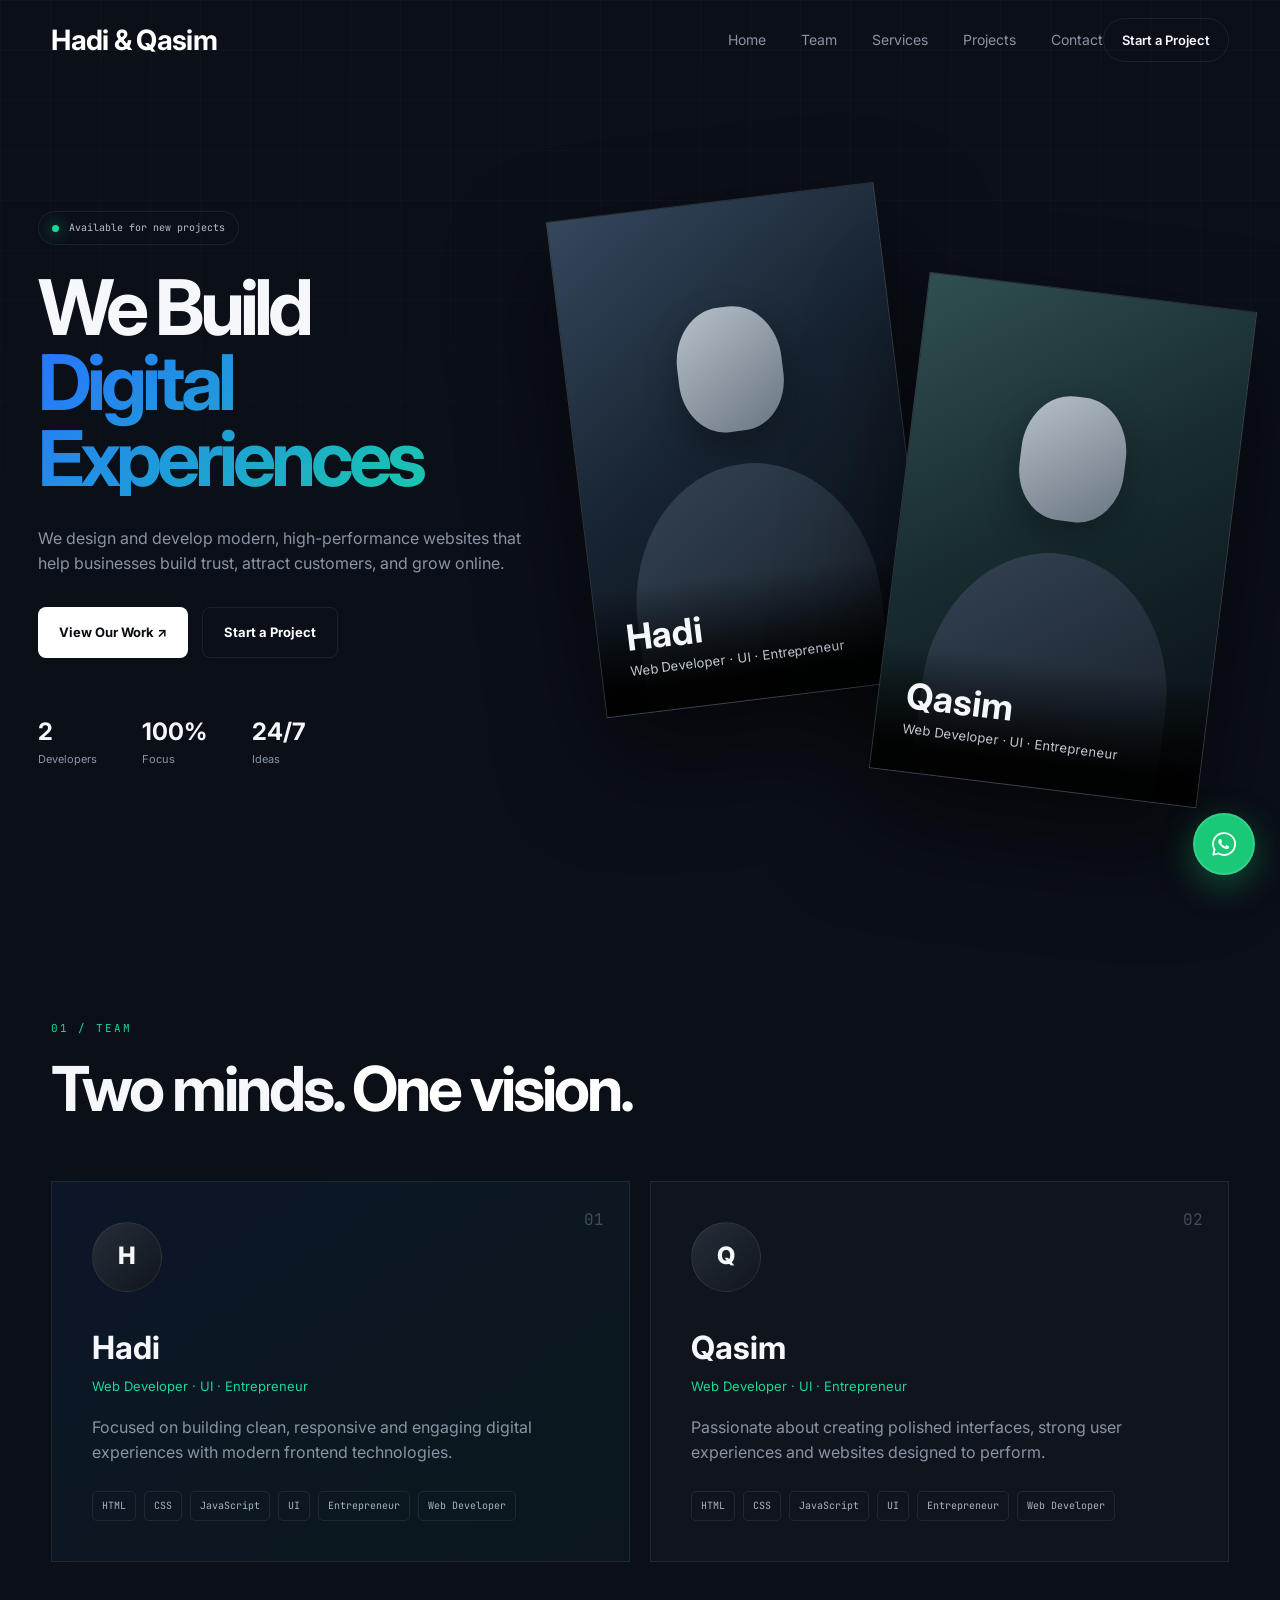
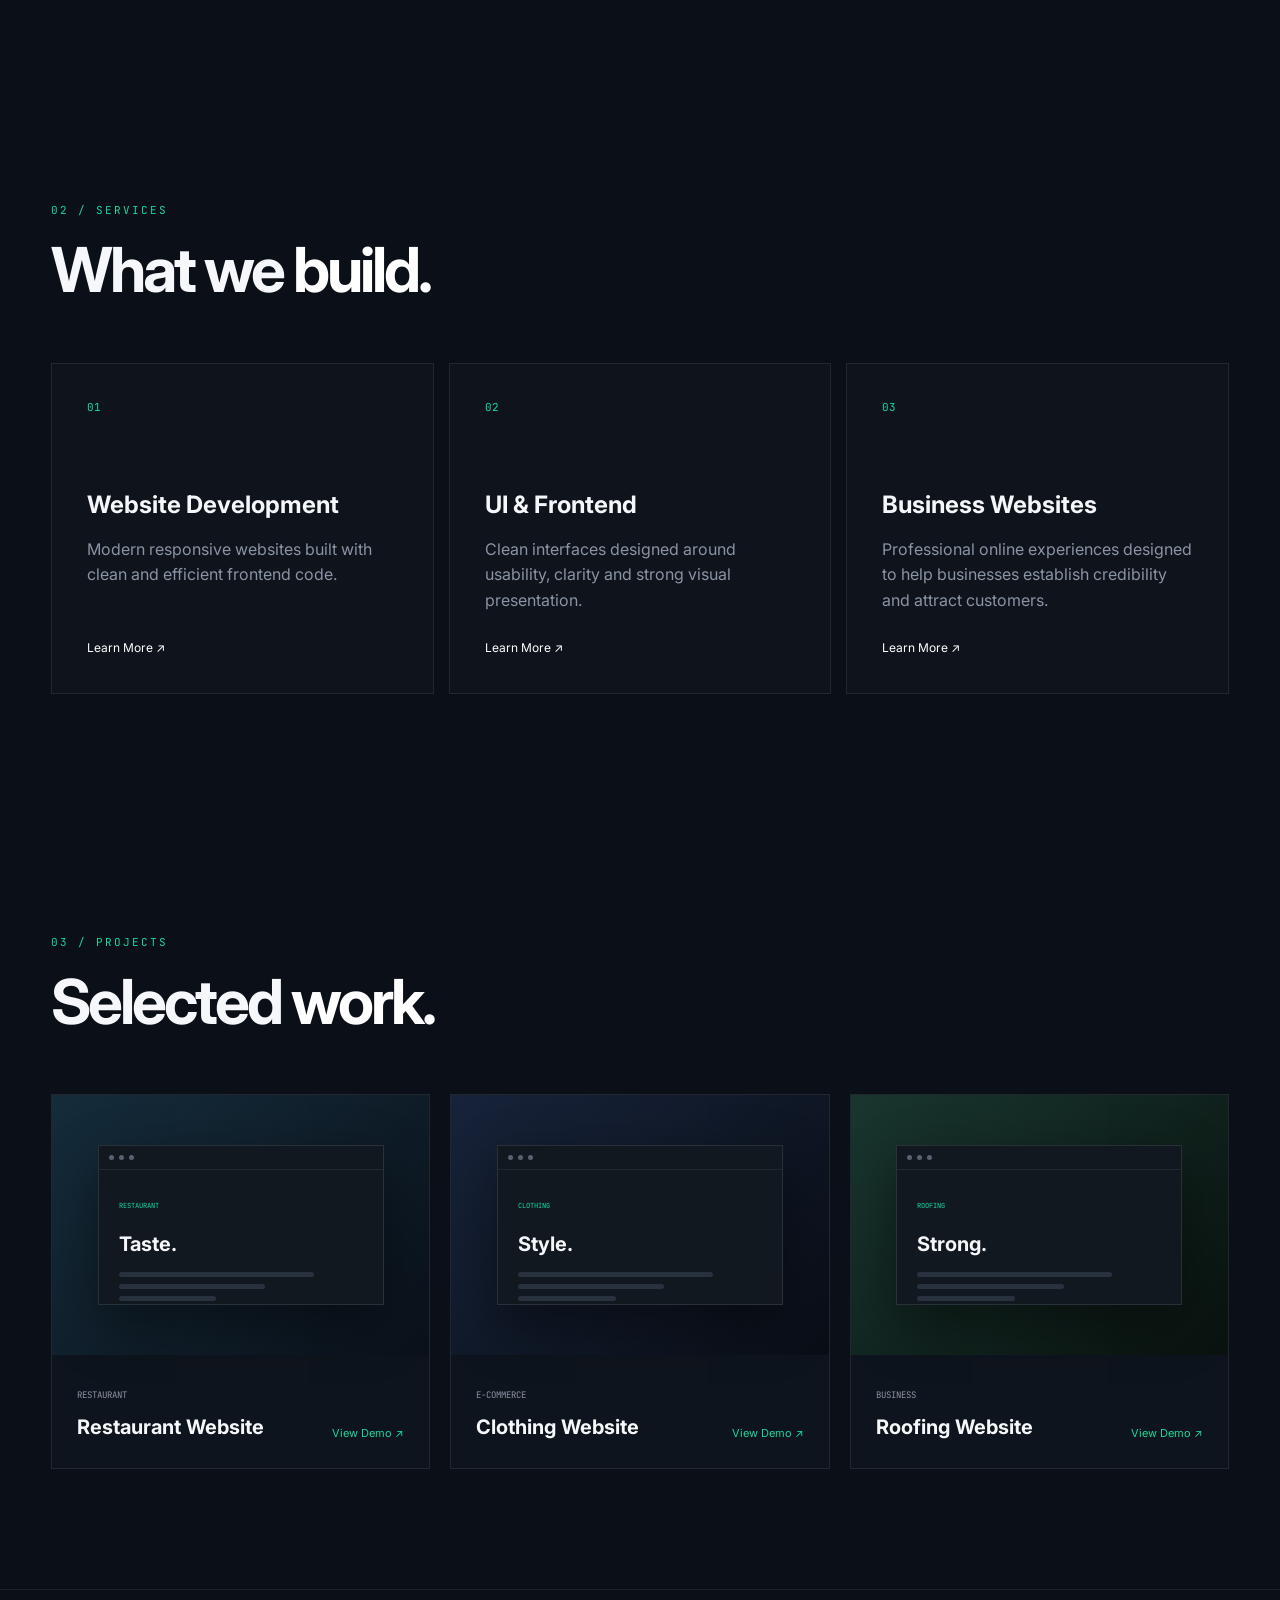
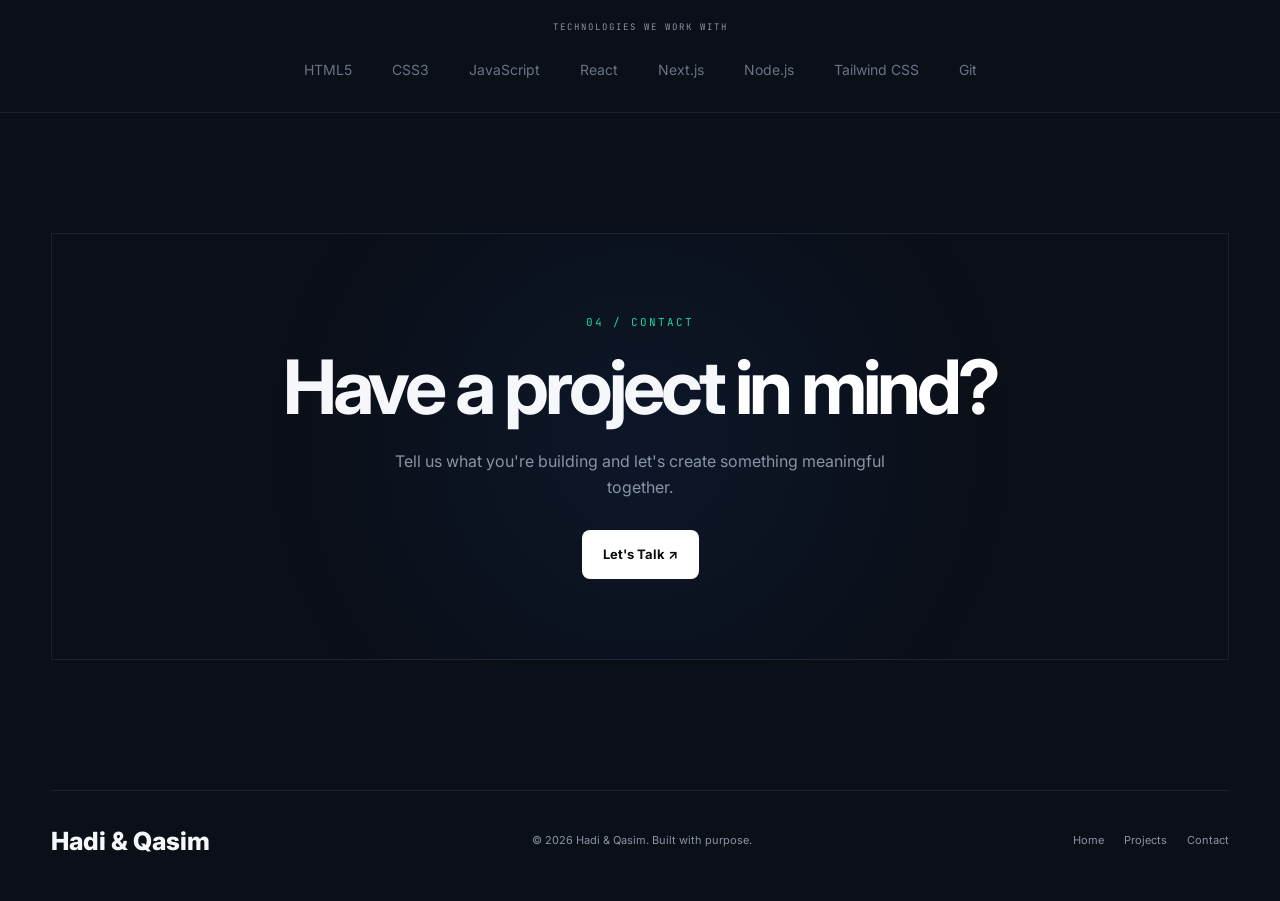
==== index.html @ fa7d2d3a "Add files via upload" ====
<!DOCTYPE html>
<html lang="en">

<head>

    <meta charset="UTF-8">

    <meta
        name="viewport"
        content="width=device-width, initial-scale=1.0"
    >

    <meta
        name="description"
        content="Hadi & Qasim — Web Development Agency creating modern, high-performance digital experiences."
    >

    <meta
        name="keywords"
        content="web development, frontend development, HTML, CSS, JavaScript, UI design, Hadi and Qasim"
    >

    <meta
        name="author"
        content="Hadi & Qasim"
    >

    <title>
        Hadi & Qasim — Web Development Agency
    </title>

    <link
        rel="preconnect"
        href="https://fonts.googleapis.com"
    >

    <link
        rel="preconnect"
        href="https://fonts.gstatic.com"
        crossorigin
    >

    <link
        href="https://fonts.googleapis.com/css2?family=Inter:wght@400;500;600;700;800&family=JetBrains+Mono:wght@400;500&display=swap"
        rel="stylesheet"
    >

    <link
        rel="stylesheet"
        href="style.css"
    >

</head>


<body>


<div class="grid-background"></div>


<!-- =================================
     NAVBAR
================================= -->

<header>

    <nav class="navbar">

        <a
            href="#home"
            class="logo"
        >
            <strong>Hadi & Qasim</strong>
        </a>


        <div
            class="nav-links"
            id="navLinks"
        >

            <a href="#home">
                Home
            </a>

            <a href="#team">
                Team
            </a>

            <a href="#services">
                Services
            </a>

            <a href="#projects">
                Projects
            </a>

            <a href="#contact">
                Contact
            </a>

        </div>


        <a
            href="#contact"
            class="nav-button"
        >
            Start a Project
        </a>


        <button
            class="menu-button"
            id="menuButton"
            aria-label="Open Menu"
        >
            ☰
        </button>

    </nav>

</header>



<!-- =================================
     HERO
================================= -->

<main>

<section
    class="hero"
    id="home"
>

    <div class="hero-content">

        <div class="status-badge">

            <span></span>

            Available for new projects

        </div>


        <h1>

            We Build

            <span>
                Digital Experiences
            </span>

        </h1>


        <p class="hero-text">

            We design and develop modern,
            high-performance websites that help
            businesses build trust, attract customers,
            and grow online.

        </p>


        <div class="hero-buttons">

            <a
                href="#projects"
                class="primary-button"
            >
                View Our Work ↗
            </a>

            <a
                href="#contact"
                class="secondary-button"
            >
                Start a Project
            </a>

        </div>


        <div class="hero-meta">

            <div>

                <strong>
                    2
                </strong>

                <span>
                    Developers
                </span>

            </div>


            <div>

                <strong>
                    100%
                </strong>

                <span>
                    Focus
                </span>

            </div>


            <div>

                <strong>
                    24/7
                </strong>

                <span>
                    Ideas
                </span>

            </div>

        </div>

    </div>



    <!-- =================================
         HERO TEAM
    ================================= -->

    <div class="hero-team">


        <div class="portrait-card portrait-one">

            <div class="portrait-placeholder">

                <div class="portrait-head"></div>

                <div class="portrait-body"></div>

            </div>


            <div class="portrait-info">

                <h3>
                    Hadi
                </h3>

                <p>
                    Web Developer · UI · Entrepreneur
                </p>

            </div>

        </div>



        <div class="portrait-card portrait-two">

            <div class="portrait-placeholder second">

                <div class="portrait-head"></div>

                <div class="portrait-body"></div>

            </div>


            <div class="portrait-info">

                <h3>
                    Qasim
                </h3>

                <p>
                    Web Developer · UI · Entrepreneur
                </p>

            </div>

        </div>


    </div>

</section>



<!-- =================================
     TEAM
================================= -->

<section
    class="section"
    id="team"
>

    <div class="section-heading">

        <div>

            <span class="eyebrow">
                01 / TEAM
            </span>

            <h2>

                Two minds.

                <span>
                    One vision.
                </span>

            </h2>

        </div>

    </div>


    <div class="team-grid">


        <article class="team-card featured-card">

            <span class="team-number">
                01
            </span>


            <div class="mini-avatar">
                H
            </div>


            <h3>
                Hadi
            </h3>


            <div class="role">
                Web Developer · UI · Entrepreneur
            </div>


            <p>
                Focused on building clean,
                responsive and engaging digital
                experiences with modern frontend
                technologies.
            </p>


            <div class="skills">

                <span>HTML</span>
                <span>CSS</span>
                <span>JavaScript</span>
                <span>UI</span>
                <span>Entrepreneur</span>
                <span>Web Developer</span>

            </div>

        </article>



        <article class="team-card">

            <span class="team-number">
                02
            </span>


            <div class="mini-avatar">
                Q
            </div>


            <h3>
                Qasim
            </h3>


            <div class="role">
                Web Developer · UI · Entrepreneur
            </div>


            <p>
                Passionate about creating polished
                interfaces, strong user experiences
                and websites designed to perform.
            </p>


            <div class="skills">

                <span>HTML</span>
                <span>CSS</span>
                <span>JavaScript</span>
                <span>UI</span>
                <span>Entrepreneur</span>
                <span>Web Developer</span>

            </div>

        </article>


    </div>

</section>



<!-- =================================
     SERVICES
================================= -->

<section
    class="section"
    id="services"
>

    <div class="section-heading">

        <div>

            <span class="eyebrow">
                02 / SERVICES
            </span>

            <h2>

                What we

                <span>
                    build.
                </span>

            </h2>

        </div>

    </div>


    <div class="services-grid">


        <article class="service-card">

            <span class="service-number">
                01
            </span>

            <h3>
                Website Development
            </h3>

            <p>
                Modern responsive websites built
                with clean and efficient frontend
                code.
            </p>

            <a href="#contact">
                Learn More ↗
            </a>

        </article>



        <article class="service-card">

            <span class="service-number">
                02
            </span>

            <h3>
                UI & Frontend
            </h3>

            <p>
                Clean interfaces designed around
                usability, clarity and strong visual
                presentation.
            </p>

            <a href="#contact">
                Learn More ↗
            </a>

        </article>



        <article class="service-card">

            <span class="service-number">
                03
            </span>

            <h3>
                Business Websites
            </h3>

            <p>
                Professional online experiences
                designed to help businesses establish
                credibility and attract customers.
            </p>

            <a href="#contact">
                Learn More ↗
            </a>

        </article>


    </div>

</section>



<!-- =================================
     PROJECTS
================================= -->

<section
    class="section"
    id="projects"
>

    <div class="section-heading">

        <div>

            <span class="eyebrow">
                03 / PROJECTS
            </span>

            <h2>

                Selected

                <span>
                    work.
                </span>

            </h2>

        </div>

    </div>


    <div class="projects-grid">


        <article class="project-card">

            <div class="project-image project-one">

                <div class="project-window">

                    <div class="window-top">

                        <span></span>
                        <span></span>
                        <span></span>

                    </div>


                    <div class="fake-content">

                        <small>
                            RESTAURANT
                        </small>

                        <h3>
                            Taste.
                        </h3>

                        <div></div>
                        <div></div>
                        <div></div>

                    </div>

                </div>

            </div>


            <div class="project-info">

                <div>

                    <span class="project-category">
                        RESTAURANT
                    </span>

                    <h3>
                        Restaurant Website
                    </h3>

                </div>


                <a
                    href="./projects/restaurant/index.html"
                    class="project-link"
                >
                    View Demo ↗
                </a>

            </div>

        </article>



        <article class="project-card">

            <div class="project-image project-two">

                <div class="project-window">

                    <div class="window-top">

                        <span></span>
                        <span></span>
                        <span></span>

                    </div>


                    <div class="fake-content">

                        <small>
                            CLOTHING
                        </small>

                        <h3>
                            Style.
                        </h3>

                        <div></div>
                        <div></div>
                        <div></div>

                    </div>

                </div>

            </div>


            <div class="project-info">

                <div>

                    <span class="project-category">
                        E-COMMERCE
                    </span>

                    <h3>
                        Clothing Website
                    </h3>

                </div>


                <a
                    href="./projects/restaurant/clothing/index.html"
                    class="project-link"
                >
                    View Demo ↗
                </a>

            </div>

        </article>



        <article class="project-card">

            <div class="project-image project-three">

                <div class="project-window">

                    <div class="window-top">

                        <span></span>
                        <span></span>
                        <span></span>

                    </div>


                    <div class="fake-content">

                        <small>
                            ROOFING
                        </small>

                        <h3>
                            Strong.
                        </h3>

                        <div></div>
                        <div></div>
                        <div></div>

                    </div>

                </div>

            </div>


            <div class="project-info">

                <div>

                    <span class="project-category">
                        BUSINESS
                    </span>

                    <h3>
                        Roofing Website
                    </h3>

                </div>


                <a
                    href="./projects/restaurant/roofing/index.html"
                    class="project-link"
                >
                    View Demo ↗
                </a>

            </div>

        </article>


    </div>

</section>



<!-- =================================
     TECHNOLOGY
================================= -->

<section class="tech-section">

    <div class="tech-title">
        TECHNOLOGIES WE WORK WITH
    </div>


    <div class="tech-list">

        <span>HTML5</span>
        <span>CSS3</span>
        <span>JavaScript</span>
        <span>React</span>
        <span>Next.js</span>
        <span>Node.js</span>
        <span>Tailwind CSS</span>
        <span>Git</span>

    </div>

</section>



<!-- =================================
     CONTACT
================================= -->

<section
    class="section contact-section"
    id="contact"
>

    <div class="contact-box">

        <span class="eyebrow">
            04 / CONTACT
        </span>


        <h2>

            Have a project

            <span>
                in mind?
            </span>

        </h2>


        <p>

            Tell us what you're building and
            let's create something meaningful
            together.

        </p>


        <a
            href="mailto:hello@example.com"
            class="primary-button"
        >
            Let's Talk ↗
        </a>

    </div>

</section>


</main>



<!-- =================================
     WHATSAPP
================================= -->

<a
    href="https://wa.me/"
    class="whatsapp-button"
    aria-label="Contact us on WhatsApp"
>

    <svg
        viewBox="0 0 32 32"
        width="28"
        height="28"
        aria-hidden="true"
    >

        <path
            fill="none"
            stroke="white"
            stroke-width="2"
            stroke-linecap="round"
            stroke-linejoin="round"
            d="M16 3.5a12.5 12.5 0 0 0-10.8 18.8L3.7 28.3l6.2-1.5A12.5 12.5 0 1 0 16 3.5Z"
        />

        <path
            fill="white"
            d="M21.3 18.3c-.3-.15-1.8-.9-2.1-1-.3-.1-.5-.15-.7.15-.2.3-.8 1-1 1.2-.2.2-.35.23-.65.08-.3-.15-1.25-.46-2.38-1.46-.88-.78-1.47-1.74-1.64-2.04-.17-.3-.02-.46.13-.6.13-.13.3-.35.45-.52.15-.17.2-.3.3-.5.1-.2.05-.38-.03-.53-.08-.15-.7-1.67-.96-2.29-.25-.6-.5-.52-.7-.53h-.58c-.2 0-.53.08-.81.38-.28.3-1.07 1.04-1.07 2.54s1.1 2.94 1.25 3.14c.15.2 2.16 3.3 5.23 4.63.73.32 1.3.51 1.75.65.74.24 1.41.2 1.94.12.59-.09 1.8-.74 2.05-1.45.25-.72.25-1.33.18-1.46-.07-.13-.27-.2-.55-.34Z"
        />

    </svg>

</a>



<!-- =================================
     FOOTER
================================= -->

<footer>

    <div class="footer-logo">
        Hadi & Qasim
    </div>


    <p>
        © 2026 Hadi & Qasim. Built with purpose.
    </p>


    <div class="footer-links">

        <a href="#home">
            Home
        </a>

        <a href="#projects">
            Projects
        </a>

        <a href="#contact">
            Contact
        </a>

    </div>

</footer>



<!-- =================================
     DEMO MODAL
================================= -->

<div
    class="demo-modal"
    id="demoModal"
>

    <div class="demo-box">

        <button
            class="close-modal"
            onclick="closeDemo()"
        >
            ×
        </button>


        <h3 id="demoTitle">
            Project Demo
        </h3>


        <p>
            This project demo is currently
            being prepared.
        </p>


        <a
            href="#contact"
            class="primary-button"
            onclick="closeDemo()"
        >
            Start a Project
        </a>

    </div>

</div>



<script src="script.js"></script>

</body>

</html>
---- style.css ----
/* =========================================
   HADI & QASIM — PREMIUM AGENCY
========================================= */

* {
    margin: 0;
    padding: 0;
    box-sizing: border-box;
}

html {
    scroll-behavior: smooth;
}

body {
    background: #0b0f17;
    color: #f5f7fa;
    font-family: "Inter", sans-serif;
    line-height: 1.6;
    overflow-x: hidden;
}

a {
    color: inherit;
    text-decoration: none;
}

button {
    font-family: inherit;
}

:root {
    --background: #0b0f17;
    --surface: #101722;
    --surface-light: #151d29;

    --text: #f5f7fa;
    --muted: #8994a5;

    --blue: #2675ff;
    --green: #16d99b;

    --border: rgba(255, 255, 255, 0.08);

    --gradient:
        linear-gradient(
            135deg,
            #2675ff,
            #16d99b
        );
}


/* =========================================
   BACKGROUND
========================================= */

.grid-background {
    position: fixed;
    inset: 0;
    pointer-events: none;
    z-index: -2;

    background-image:
        linear-gradient(
            rgba(255, 255, 255, 0.025) 1px,
            transparent 1px
        ),
        linear-gradient(
            90deg,
            rgba(255, 255, 255, 0.025) 1px,
            transparent 1px
        );

    background-size: 50px 50px;

    mask-image:
        linear-gradient(
            to bottom,
            black,
            transparent 90%
        );
}


/* =========================================
   NAVBAR
========================================= */

.navbar {
    width: min(1200px, 92%);
    height: 80px;

    margin: auto;

    display: flex;
    align-items: center;
    justify-content: space-between;

    position: relative;
    z-index: 100;
}

.logo {
    display: flex;

    flex-direction: column;

    align-items: flex-start;

    line-height: 1.1;

    font-size: 28px;

    font-weight: 800;

    letter-spacing: -0.7px;

    margin-right: auto;
}

.logo strong {
    color: white;
}

.logo small {
    color: var(--green);

    font-family: "JetBrains Mono", monospace;

    font-size: 9px;

    font-weight: 500;

    letter-spacing: 0.5px;

    margin-top: 4px;
}

.logo span {
    color: var(--muted);

    font-family: "JetBrains Mono", monospace;

    font-size: 7px;

    font-weight: 400;

    letter-spacing: 0.2px;

    margin-top: 4px;

    white-space: nowrap;
}

.nav-links {
    display: flex;
    align-items: center;
    gap: 35px;
}

.nav-links a {
    color: var(--muted);
    font-size: 14px;
    transition: 0.3s ease;
}

.nav-links a:hover {
    color: white;
}

.nav-button {
    border: 1px solid var(--border);

    padding: 11px 18px;

    border-radius: 100px;

    font-size: 13px;
    font-weight: 600;

    transition: 0.3s ease;
}

.nav-button:hover {
    border-color: var(--green);
    background: rgba(22, 217, 155, 0.08);
}

.menu-button {
    display: none;

    border: none;
    background: transparent;

    color: white;

    font-size: 25px;

    cursor: pointer;
}


/* =========================================
   GENERAL
========================================= */

.section {
    width: min(1200px, 92%);
    margin: auto;
    padding: 120px 0;
}

.eyebrow {
    display: block;

    color: var(--green);

    font-family: "JetBrains Mono", monospace;

    font-size: 11px;

    letter-spacing: 2px;

    margin-bottom: 18px;
}

.section-heading {
    display: flex;

    justify-content: space-between;
    align-items: end;

    gap: 50px;

    margin-bottom: 60px;
}

.section-heading h2 {
    max-width: 700px;

    font-size: clamp(36px, 5vw, 62px);

    line-height: 1.05;

    letter-spacing: -3px;
}


/* =========================================
   IMPORTANT:
   SILVER/GREY HEADING TEXT -> WHITE
========================================= */

.section-heading h2 span {
    color: #ffffff;
}

.contact-box h2 span {
    color: #ffffff;
}


/* =========================================
   HERO
========================================= */

.hero {
    min-height: calc(100vh - 80px);

    width: min(1350px, 94%);

    margin: auto;

    display: grid;

    grid-template-columns: 0.85fr 1.15fr;

    align-items: center;

    gap: 20px;

    padding-top: 50px;
    padding-bottom: 50px;
}

.hero-content {
    position: relative;
    z-index: 5;
}

.status-badge {
    display: inline-flex;

    align-items: center;

    gap: 10px;

    padding: 8px 13px;

    border: 1px solid var(--border);

    border-radius: 100px;

    color: #b7c1cf;

    font-family: "JetBrains Mono", monospace;

    font-size: 10px;

    margin-bottom: 25px;
}

.status-badge span {
    width: 7px;
    height: 7px;

    background: var(--green);

    border-radius: 50%;

    box-shadow:
        0 0 15px var(--green);
}

.hero h1 {
    max-width: 720px;

    font-size: clamp(50px, 6vw, 82px);

    line-height: 0.98;

    letter-spacing: -5px;
}

.hero h1 span {
    display: block;

    background: var(--gradient);

    -webkit-background-clip: text;
    background-clip: text;

    color: transparent;
}

.hero-text {
    max-width: 580px;

    color: var(--muted);

    font-size: 16px;

    margin: 30px 0;
}

.hero-buttons {
    display: flex;

    flex-wrap: wrap;

    gap: 14px;
}

.primary-button,
.secondary-button {
    display: inline-flex;

    align-items: center;
    justify-content: center;

    gap: 12px;

    padding: 14px 21px;

    border-radius: 8px;

    font-size: 13px;
    font-weight: 700;

    transition: 0.3s ease;
}

.primary-button {
    background: white;
    color: #080b10;
}

.primary-button:hover {
    transform: translateY(-3px);

    box-shadow:
        0 15px 40px
        rgba(255, 255, 255, 0.12);
}

.secondary-button {
    border: 1px solid var(--border);

    color: white;
}

.secondary-button:hover {
    background: rgba(255, 255, 255, 0.05);

    border-color:
        rgba(255, 255, 255, 0.2);
}

.hero-meta {
    display: flex;

    gap: 45px;

    margin-top: 55px;
}

.hero-meta div {
    display: flex;

    flex-direction: column;
}

.hero-meta strong {
    font-size: 24px;
}

.hero-meta span {
    color: var(--muted);
    font-size: 11px;
}


/* =========================================
   HERO TEAM
========================================= */

.hero-team {
    height: 650px;

    position: relative;

    display: flex;

    align-items: center;
    justify-content: center;

    perspective: 1200px;
}

.portrait-card {
    width: 330px;
    height: 500px;

    position: absolute;

    overflow: hidden;

    background:
        linear-gradient(
            160deg,
            #202a38,
            #0d1219
        );

    border:
        1px solid
        rgba(255, 255, 255, 0.12);

    box-shadow:
        0 45px 100px
        rgba(0, 0, 0, 0.55);

    transition:
        transform 0.5s ease,
        box-shadow 0.5s ease;
}

.portrait-one {
    left: 2%;
    top: 35px;

    transform: rotate(-7deg);
}

.portrait-two {
    right: 2%;
    bottom: 25px;

    transform: rotate(7deg);
}

.portrait-one:hover {
    transform:
        rotate(-2deg)
        translateY(-12px)
        scale(1.03);

    z-index: 5;

    box-shadow:
        0 50px 120px
        rgba(38, 117, 255, 0.18);
}

.portrait-two:hover {
    transform:
        rotate(2deg)
        translateY(-12px)
        scale(1.03);

    z-index: 5;

    box-shadow:
        0 50px 120px
        rgba(22, 217, 155, 0.18);
}


/* =========================================
   PORTRAIT VISUAL
   LESS GREY / MORE PREMIUM
========================================= */

.portrait-placeholder {
    position: absolute;

    inset: 0;

    background:
        linear-gradient(
            145deg,
            #35475d 0%,
            #172331 45%,
            #080d14 100%
        );
}

.portrait-placeholder.second {
    background:
        linear-gradient(
            145deg,
            #304f50 0%,
            #182c30 45%,
            #080d13 100%
        );
}


/* =========================================
   PORTRAIT HEAD
========================================= */

.portrait-head {
    width: 105px;
    height: 125px;

    position: absolute;

    top: 105px;
    left: 50%;

    transform:
        translateX(-50%);

    background:
        linear-gradient(
            145deg,
            #b8c1ca,
            #697582
        );

    border-radius:
        45% 45% 42% 42%;

    box-shadow:
        0 15px 35px
        rgba(0, 0, 0, 0.3);
}


/* =========================================
   PORTRAIT BODY
========================================= */

.portrait-body {
    width: 245px;
    height: 290px;

    position: absolute;

    bottom: -55px;
    left: 50%;

    transform:
        translateX(-50%);

    background:
        linear-gradient(
            145deg,
            #344354,
            #111820
        );

    border-radius:
        50% 50% 0 0;
}


/* =========================================
   PORTRAIT INFO
========================================= */

.portrait-info {
    position: absolute;

    left: 0;
    right: 0;
    bottom: 0;

    padding: 32px 28px;

    background:
        linear-gradient(
            transparent 0%,
            rgba(0, 0, 0, 0.95) 80%
        );
}

.portrait-info h3 {
    font-size: 36px;
    line-height: 1;
}

.portrait-info p {
    color: #c0c8d2;
    font-size: 13px;
    margin-top: 5px;
}


/* =========================================
   TEAM
========================================= */

.team-grid {
    display: grid;

    grid-template-columns:
        repeat(2, 1fr);

    gap: 20px;
}

.team-card {
    min-height: 370px;

    position: relative;

    padding: 40px;

    background:
        rgba(255, 255, 255, 0.025);

    border:
        1px solid var(--border);

    transition: 0.4s ease;
}

.team-card:hover {
    transform: translateY(-6px);

    border-color:
        rgba(22, 217, 155, 0.3);
}

.featured-card {
    background:
        linear-gradient(
            145deg,
            rgba(38, 117, 255, 0.08),
            rgba(22, 217, 155, 0.04)
        );
}

.team-number {
    position: absolute;

    right: 25px;
    top: 25px;

    color: #424c5b;

    font-family:
        "JetBrains Mono",
        monospace;
}

.mini-avatar {
    width: 70px;
    height: 70px;

    display: grid;

    place-items: center;

    margin-bottom: 30px;

    border:
        1px solid var(--border);

    border-radius: 50%;

    background:
        linear-gradient(
            135deg,
            #252d38,
            #11161d
        );

    font-size: 24px;
    font-weight: 800;
}

.team-card h3 {
    font-size: 32px;
}

.team-card .role {
    color: var(--green);

    font-size: 13px;

    margin:
        3px 0 18px;
}

.team-card > p:not(.role) {
    max-width: 480px;

    color: var(--muted);
}

.skills {
    display: flex;

    flex-wrap: wrap;

    gap: 8px;

    margin-top: 25px;
}

.skills span {
    padding: 6px 9px;

    border:
        1px solid var(--border);

    border-radius: 5px;

    color: #aab4c2;

    font-family:
        "JetBrains Mono",
        monospace;

    font-size: 10px;
}


/* =========================================
   SERVICES
========================================= */

.services-grid {
    display: grid;

    grid-template-columns:
        repeat(3, 1fr);

    gap: 15px;
}

.service-card {
    min-height: 330px;

    display: flex;

    flex-direction: column;

    padding: 35px;

    background:
        rgba(255, 255, 255, 0.02);

    border:
        1px solid var(--border);

    transition: 0.35s ease;
}

.service-card:hover {
    transform: translateY(-5px);

    background:
        rgba(255, 255, 255, 0.045);
}

.service-number {
    color: var(--green);

    font-family:
        "JetBrains Mono",
        monospace;

    font-size: 11px;
}

.service-card h3 {
    margin-top: 70px;

    font-size: 24px;
}

.service-card p {
    color: var(--muted);

    margin:
        12px 0 25px;
}

.service-card a {
    color: white;

    font-size: 12px;

    margin-top: auto;
}


/* =========================================
   PROJECTS
========================================= */

.projects-grid {
    display: grid;

    grid-template-columns:
        repeat(3, 1fr);

    gap: 20px;
}

.project-card {
    overflow: hidden;

    background: #0e141d;

    border:
        1px solid var(--border);

    transition: 0.4s ease;
}

.project-card:hover {
    transform: translateY(-7px);

    border-color:
        rgba(38, 117, 255, 0.4);
}

.project-image {
    height: 260px;

    display: grid;

    place-items: center;

    padding: 30px;
}

.project-one {
    background:
        linear-gradient(
            135deg,
            #152c3b,
            #0a111a
        );
}

.project-two {
    background:
        linear-gradient(
            135deg,
            #17233a,
            #090e16
        );
}

.project-three {
    background:
        linear-gradient(
            135deg,
            #19362f,
            #09120f
        );
}

.project-window {
    width: 90%;
    height: 80%;

    background: #111820;

    border:
        1px solid
        rgba(255, 255, 255, 0.1);

    box-shadow:
        0 20px 50px
        rgba(0, 0, 0, 0.4);
}

.window-top {
    height: 24px;

    display: flex;

    align-items: center;

    gap: 5px;

    padding-left: 10px;

    border-bottom:
        1px solid
        rgba(255, 255, 255, 0.07);
}

.window-top span {
    width: 5px;
    height: 5px;

    border-radius: 50%;

    background: #596270;
}

.fake-content {
    padding: 20px;
}

.fake-content small {
    color: var(--green);

    font-family:
        "JetBrains Mono",
        monospace;

    font-size: 7px;
}

.fake-content h3 {
    font-size: 20px;

    margin:
        12px 0;
}

.fake-content div {
    height: 5px;

    margin: 7px 0;

    border-radius: 10px;

    background: #28323f;
}

.fake-content div:nth-child(3) {
    width: 80%;
}

.fake-content div:nth-child(4) {
    width: 60%;
}

.fake-content div:nth-child(5) {
    width: 40%;
}

.project-info {
    display: flex;

    justify-content: space-between;
    align-items: end;

    gap: 15px;

    padding: 25px;
}

.project-category {
    color: var(--muted);

    font-family:
        "JetBrains Mono",
        monospace;

    font-size: 9px;
}

.project-info h3 {
    font-size: 20px;

    margin-top: 5px;
}

.project-link {
    color: var(--green);

    white-space: nowrap;

    font-size: 11px;

    transition: 0.3s ease;
}

.project-link:hover {
    color: white;
}


/* =========================================
   TECHNOLOGY
========================================= */

.tech-section {
    width: 100%;

    padding: 30px 4%;

    overflow: hidden;

    border-top:
        1px solid var(--border);

    border-bottom:
        1px solid var(--border);
}

.tech-title {
    color: var(--muted);

    font-family:
        "JetBrains Mono",
        monospace;

    font-size: 9px;

    letter-spacing: 2px;

    text-align: center;

    margin-bottom: 25px;
}

.tech-list {
    display: flex;

    justify-content: center;

    flex-wrap: wrap;

    gap: 15px 40px;
}

.tech-list span {
    color: #687485;

    font-size: 14px;
}


/* =========================================
   CONTACT
========================================= */

.contact-section {
    padding-bottom: 130px;
}

.contact-box {
    padding: 80px 50px;

    text-align: center;

    background:
        radial-gradient(
            circle at center,
            rgba(38, 117, 255, 0.08),
            transparent 60%
        );

    border:
        1px solid var(--border);
}

.contact-box h2 {
    font-size:
        clamp(40px, 6vw, 75px);

    line-height: 1;

    letter-spacing: -4px;

    margin-bottom: 25px;
}

.contact-box h2 span {
    color: #ffffff;
}

.contact-box p {
    max-width: 550px;

    color: var(--muted);

    margin:
        0 auto 30px;
}


/* =========================================
   WHATSAPP
========================================= */

.whatsapp-button {
    position: fixed;

    right: 25px;
    bottom: 25px;

    width: 62px;
    height: 62px;

    display: grid;

    place-items: center;

    z-index: 999;

    border:
        2px solid
        rgba(255, 255, 255, 0.12);

    border-radius: 50%;

    background: #19c978;

    color: white;

    font-size: 27px;

    box-shadow:
        0 10px 35px
        rgba(25, 201, 120, 0.35);

    transition: 0.3s ease;
}

.whatsapp-button:hover {
    transform:
        translateY(-5px)
        scale(1.08);

    box-shadow:
        0 15px 45px
        rgba(25, 201, 120, 0.5);
}


/* =========================================
   FOOTER
========================================= */

footer {
    width: min(1200px, 92%);

    margin: auto;

    padding:
        30px 0 40px;

    display: flex;

    align-items: center;

    justify-content: space-between;

    gap: 20px;

    border-top:
        1px solid var(--border);
}

.footer-logo {
    font-size: 25px;
    font-weight: 800;
}

.footer-logo span {
    color: var(--green);
}

footer p {
    color: var(--muted);
    font-size: 11px;
}

.footer-links {
    display: flex;

    gap: 20px;

    color: var(--muted);

    font-size: 11px;
}

.footer-links a:hover {
    color: white;
}


/* =========================================
   MODAL
========================================= */

.demo-modal {
    position: fixed;

    inset: 0;

    display: none;

    place-items: center;

    z-index: 2000;

    padding: 20px;

    background:
        rgba(0, 0, 0, 0.75);

    backdrop-filter:
        blur(10px);
}

.demo-modal.active {
    display: grid;
}

.demo-box {
    width: min(500px, 100%);

    position: relative;

    padding: 40px;

    background: #111821;

    border:
        1px solid var(--border);
}

.demo-box h3 {
    font-size: 32px;
    margin-bottom: 15px;
}

.demo-box p {
    color: var(--muted);
    margin-bottom: 25px;
}

.close-modal {
    position: absolute;

    top: 15px;
    right: 20px;

    border: none;

    background: transparent;

    color: white;

    font-size: 30px;

    cursor: pointer;
}


/* =========================================
   TABLET
========================================= */

@media (max-width: 1100px) {

    .hero {
        grid-template-columns:
            0.85fr 1.15fr;

        gap: 10px;
    }

    .portrait-card {
        width: 290px;
        height: 450px;
    }

    .hero-team {
        height: 600px;
    }
}


/* =========================================
   900PX
========================================= */

@media (max-width: 900px) {

    .nav-links {
        position: absolute;

        top: 75px;

        left: 0;
        right: 0;

        display: none;

        flex-direction: column;

        gap: 20px;

        padding: 25px;

        background: #101722;

        border:
            1px solid var(--border);
    }

    .nav-links.active {
        display: flex;
    }

    .nav-button {
        display: none;
    }

    .menu-button {
        display: block;
    }

    .hero {
        grid-template-columns: 1fr;

        padding-top: 50px;
    }

    .hero-content {
        max-width: 800px;
    }

    .hero-team {
        height: 580px;

        margin-top: 20px;
    }

    .portrait-card {
        width: 290px;
        height: 440px;
    }

    .team-grid,
    .services-grid,
    .projects-grid {
        grid-template-columns:
            1fr 1fr;
    }

    .section-heading {
        flex-direction: column;

        align-items: start;
    }
}


/* =========================================
   MOBILE
========================================= */

@media (max-width: 650px) {

    .navbar {
        height: 70px;
    }

    .logo {
        font-size: 24px;
    }

    .section {
        padding: 80px 0;
    }

    .hero {
        width: 92%;

        padding-top: 35px;
    }

    .hero h1 {
        font-size: 48px;

        letter-spacing: -3px;
    }

    .hero-text {
        font-size: 15px;
    }

    .hero-meta {
        gap: 25px;

        margin-top: 40px;
    }

    .hero-team {
        height: 500px;

        margin-top: 10px;
    }

    .portrait-card {
        width: 220px;
        height: 350px;
    }

    .portrait-one {
        left: -5px;
        top: 25px;
    }

    .portrait-two {
        right: -5px;
        bottom: 10px;
    }

    .portrait-head {
        width: 75px;
        height: 95px;

        top: 75px;
    }

    .portrait-body {
        width: 170px;
        height: 210px;
    }

    .portrait-info {
        padding:
            22px 18px;
    }

    .portrait-info h3 {
        font-size: 28px;
    }

    .portrait-info p {
        font-size: 11px;
    }

    .team-grid,
    .services-grid,
    .projects-grid {
        grid-template-columns: 1fr;
    }

    .team-card {
        padding: 30px;
    }

    .section-heading h2 {
        letter-spacing: -2px;
    }

    .contact-box {
        padding:
            55px 25px;
    }

    .contact-box h2 {
        letter-spacing: -2px;
    }

    .project-info {
        align-items: center;
    }

    footer {
        flex-direction: column;

        text-align: center;
    }

    .whatsapp-button {
        right: 18px;
        bottom: 18px;

        width: 55px;
        height: 55px;

        font-size: 23px;
    }
}


/* =========================================
   VERY SMALL PHONES
========================================= */

@media (max-width: 400px) {

    .hero h1 {
        font-size: 42px;
    }

    .portrait-card {
        width: 190px;
        height: 315px;
    }

    .portrait-one {
        left: -10px;
    }

    .portrait-two {
        right: -10px;
    }

    .hero-team {
        height: 450px;
    }

    .portrait-info h3 {
        font-size: 24px;
    }

    .hero-meta {
        gap: 18px;
    }

    .hero-meta strong {
        font-size: 20px;
    }
}
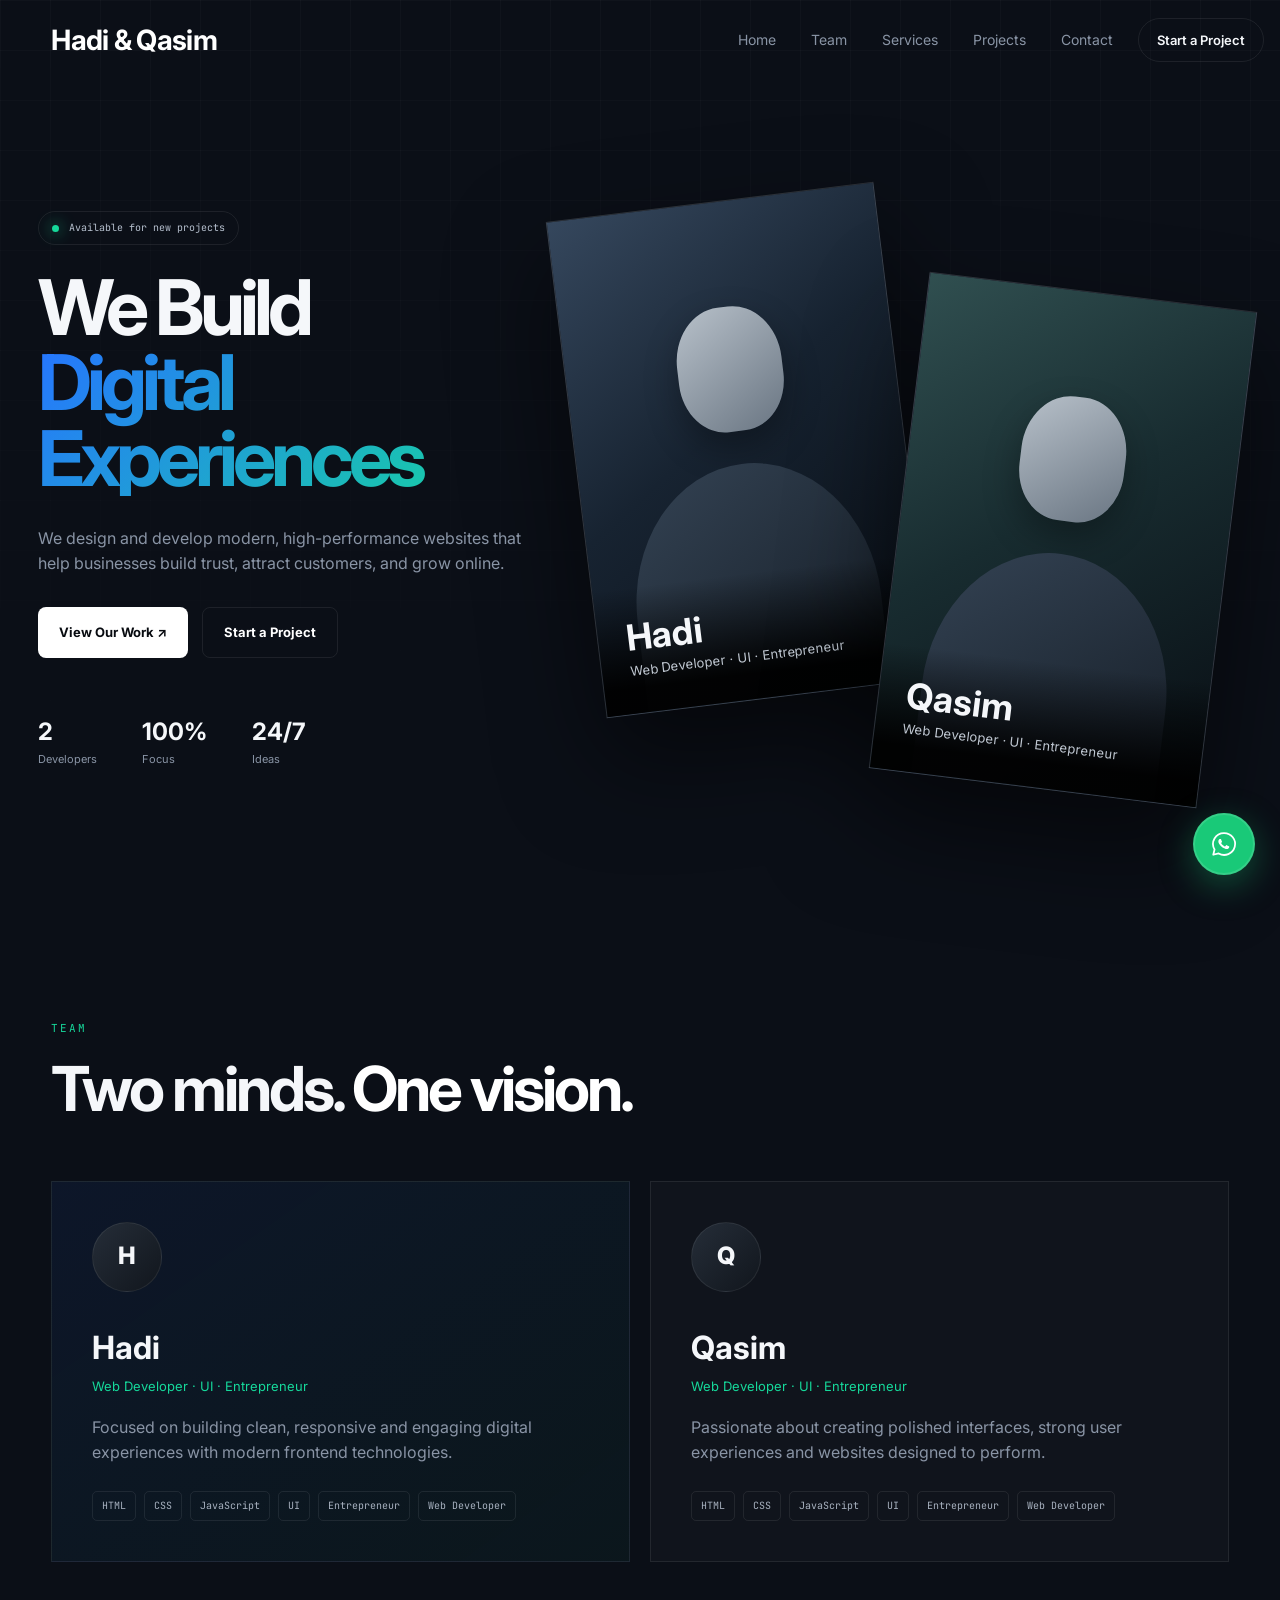
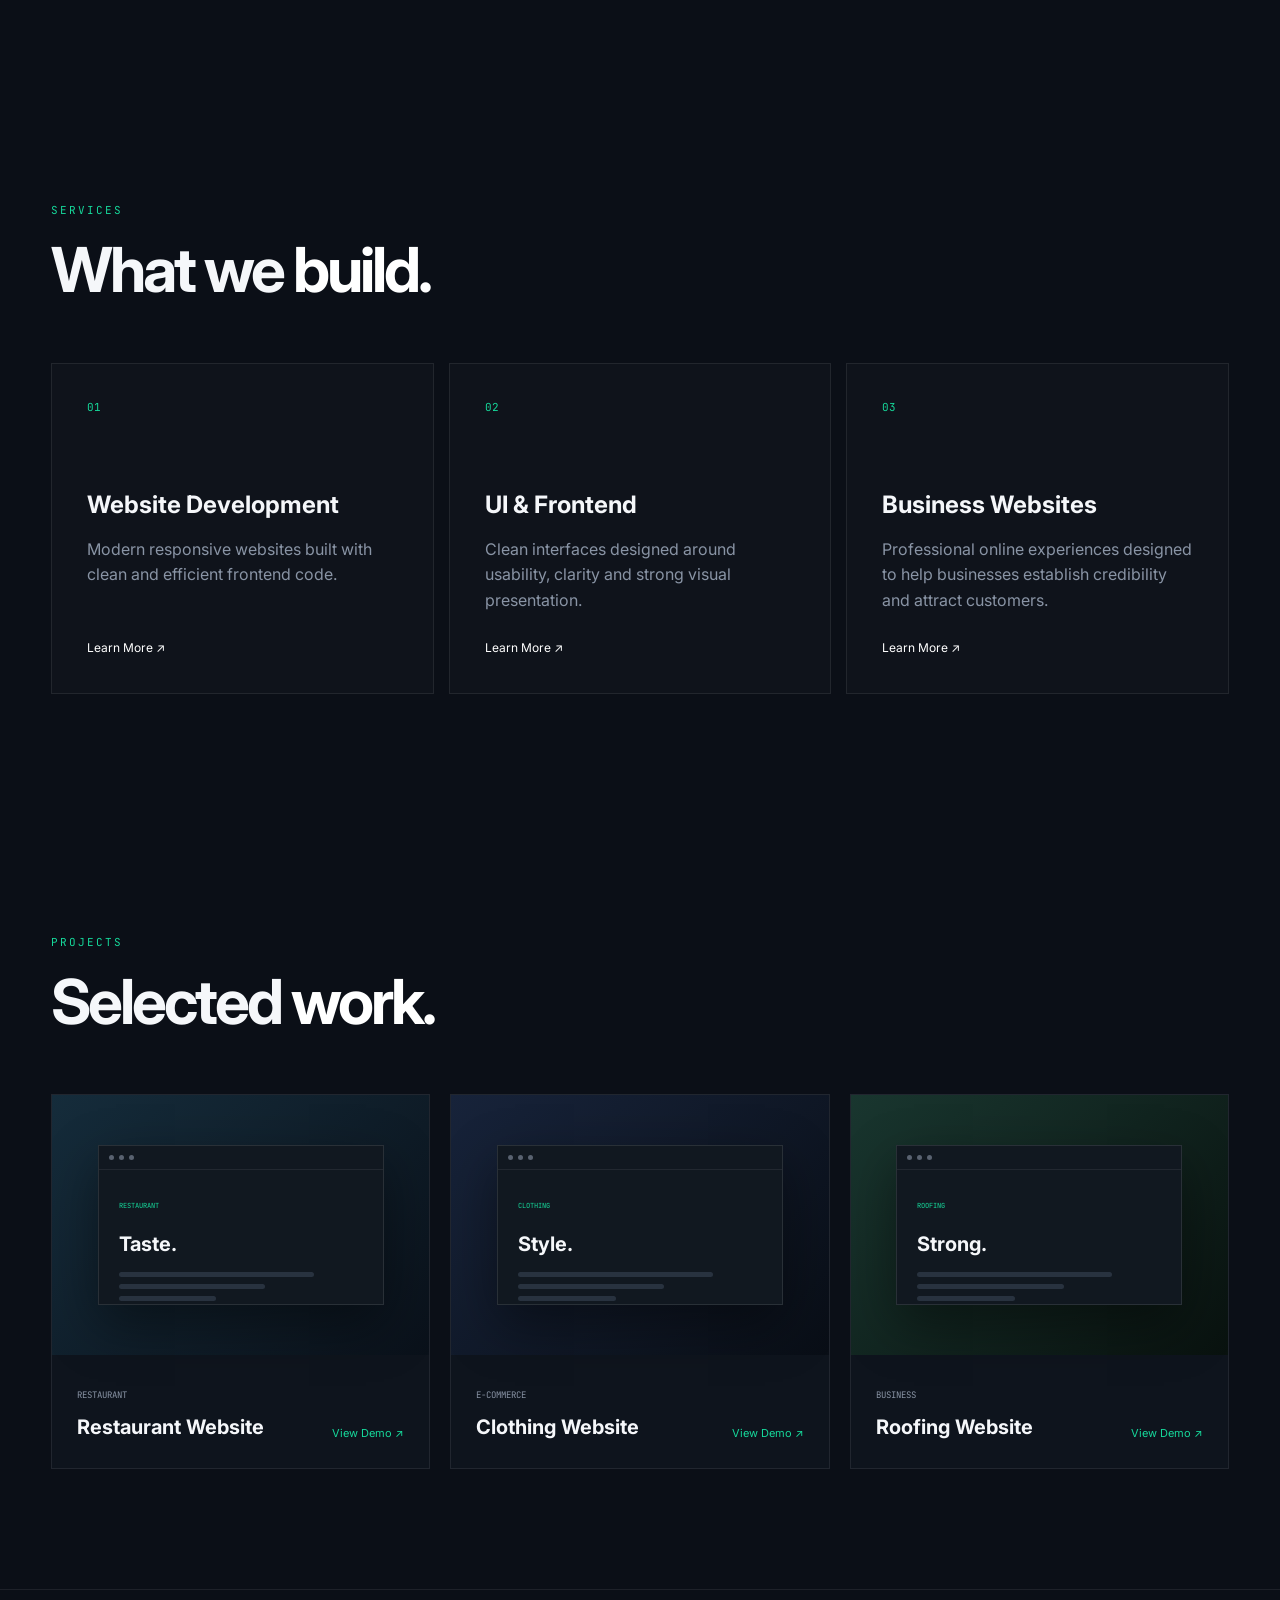
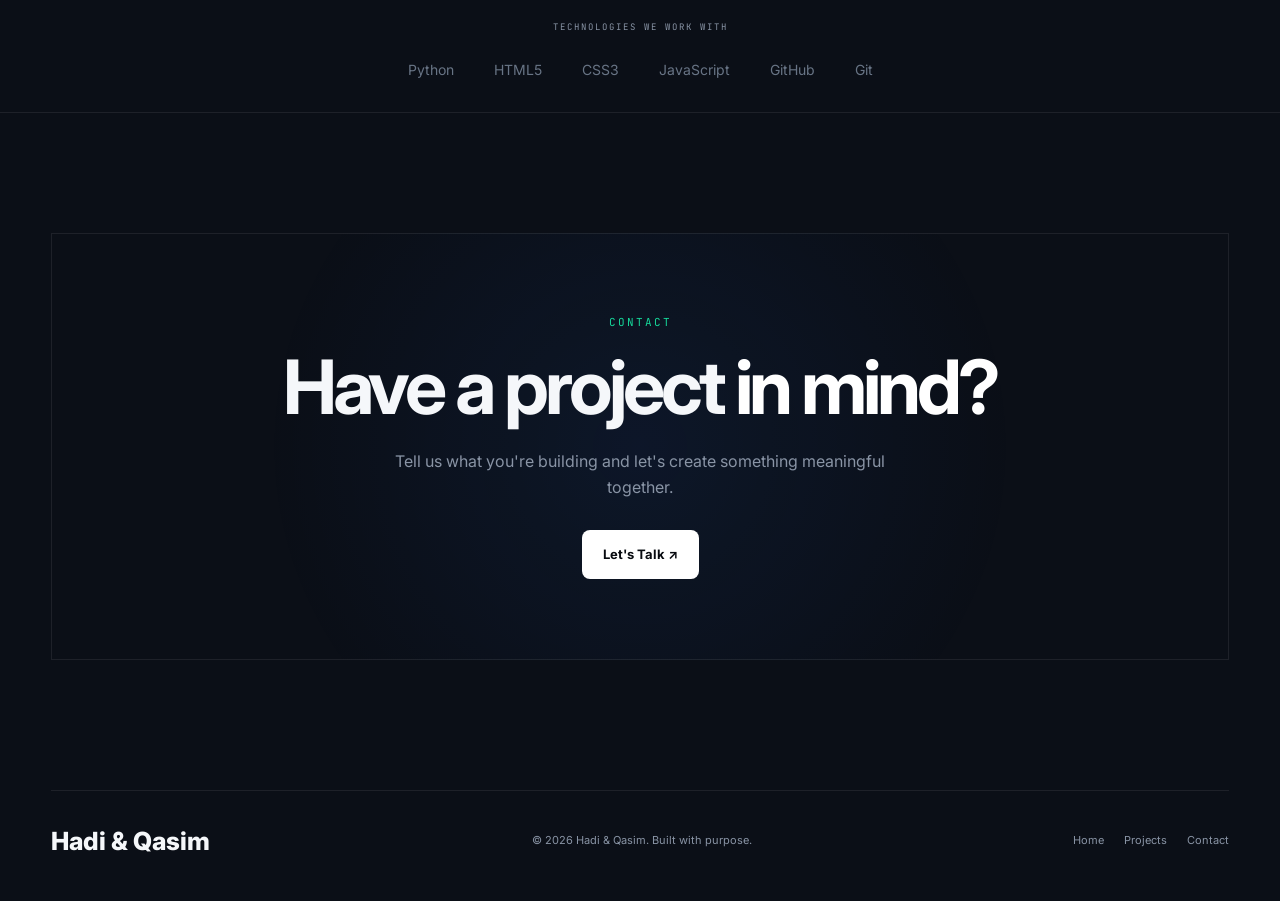
==== commit c9c54c72: "Add files via upload" ====
--- a/index.html
+++ b/index.html
@@ -313,7 +313,7 @@
         <div>
 
             <span class="eyebrow">
-                01 / TEAM
+                 TEAM
             </span>
 
             <h2>
@@ -337,7 +337,7 @@
         <article class="team-card featured-card">
 
             <span class="team-number">
-                01
+                
             </span>
 
 
@@ -382,7 +382,7 @@
         <article class="team-card">
 
             <span class="team-number">
-                02
+                
             </span>
 
 
@@ -442,7 +442,7 @@
         <div>
 
             <span class="eyebrow">
-                02 / SERVICES
+                SERVICES
             </span>
 
             <h2>
@@ -554,7 +554,7 @@
         <div>
 
             <span class="eyebrow">
-                03 / PROJECTS
+                 PROJECTS
             </span>
 
             <h2>
@@ -785,14 +785,14 @@
 
     <div class="tech-list">
 
+
+        <span>Python</span>
         <span>HTML5</span>
         <span>CSS3</span>
         <span>JavaScript</span>
-        <span>React</span>
-        <span>Next.js</span>
-        <span>Node.js</span>
-        <span>Tailwind CSS</span>
+        <span>GitHub</span>
         <span>Git</span>
+        
 
     </div>
 
@@ -812,7 +812,7 @@
     <div class="contact-box">
 
         <span class="eyebrow">
-            04 / CONTACT
+            CONTACT
         </span>
 
 
--- a/style.css
+++ b/style.css
@@ -180,6 +180,9 @@
     font-weight: 600;
 
     transition: 0.3s ease;
+
+    margin-left: 25px;
+    margin-right: -35px;
 }
 
 .nav-button:hover {
